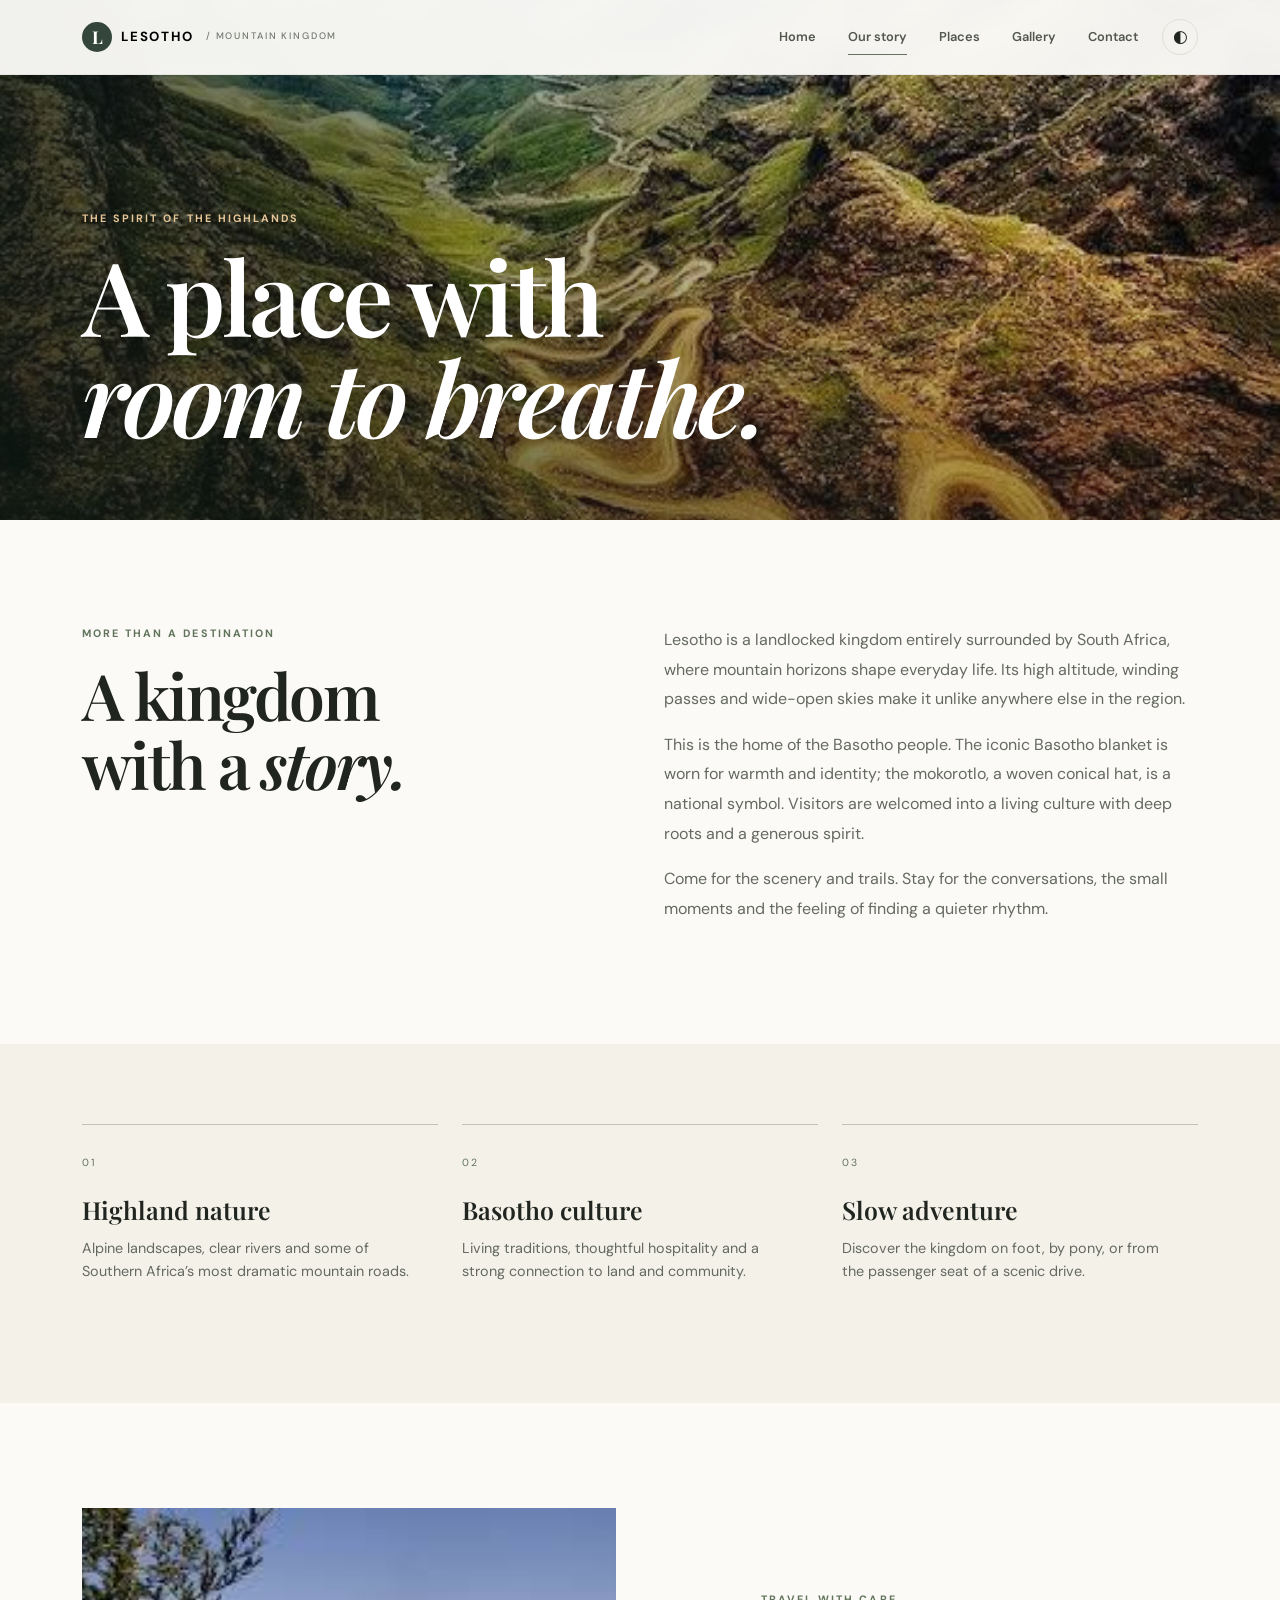
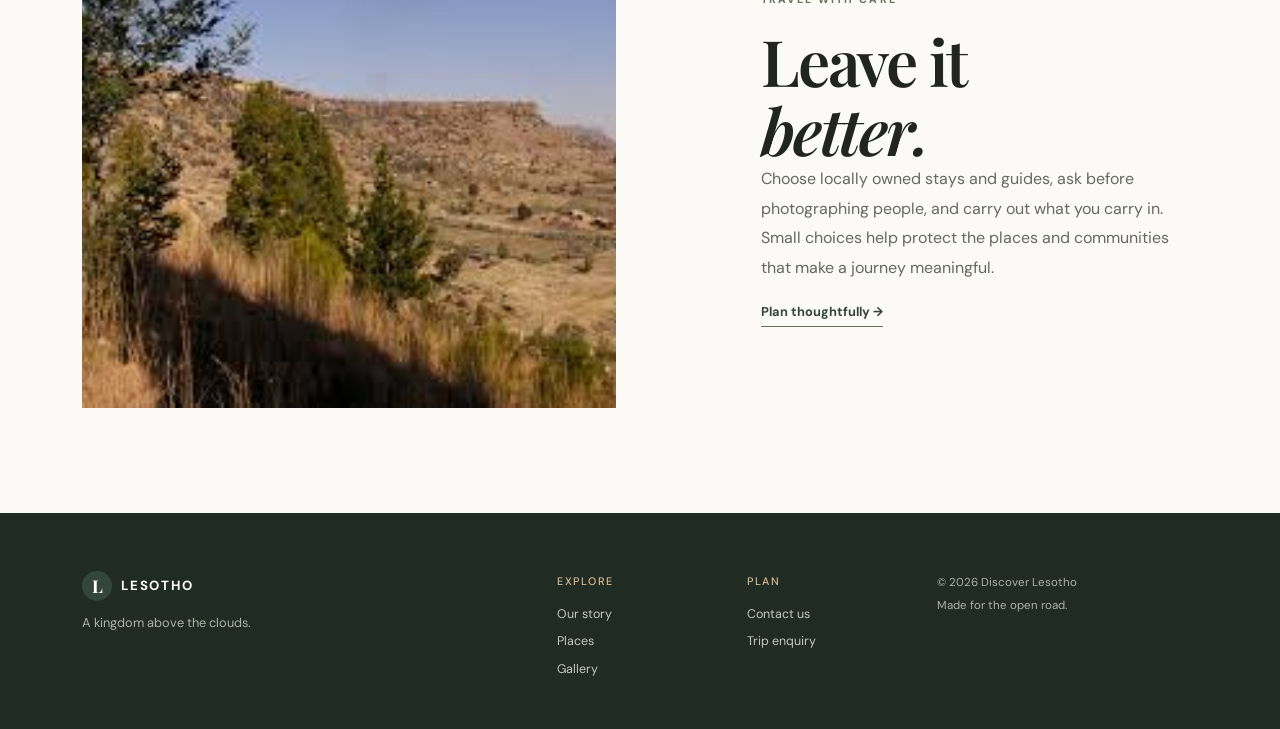
==== about.html @ b7949387 "Build Lesotho tourism website" ====
<!DOCTYPE html><html lang="en"><head><meta charset="utf-8"><meta name="viewport" content="width=device-width, initial-scale=1"><meta name="description" content="Learn about Lesotho, the Mountain Kingdom, its Basotho culture and highland landscape."><title>Our Story | Discover Lesotho</title><link rel="preconnect" href="https://fonts.googleapis.com"><link rel="preconnect" href="https://fonts.gstatic.com" crossorigin><link href="https://fonts.googleapis.com/css2?family=DM+Sans:wght@400;500;600;700&family=Playfair+Display:wght@600;700&display=swap" rel="stylesheet"><link href="https://cdn.jsdelivr.net/npm/bootstrap@5.3.3/dist/css/bootstrap.min.css" rel="stylesheet"><link href="assets/css/styles.css" rel="stylesheet"></head><body><a class="skip-link" href="#main">Skip to content</a><header>
  <nav class="navbar navbar-expand-lg fixed-top site-nav" aria-label="Main navigation"><div class="container"><a class="navbar-brand" href="index.html"><span class="brand-mark">L</span> LESOTHO<span class="brand-light"> / MOUNTAIN KINGDOM</span></a><button class="navbar-toggler" type="button" data-bs-toggle="collapse" data-bs-target="#navMenu" aria-controls="navMenu" aria-expanded="false" aria-label="Toggle navigation"><span class="navbar-toggler-icon"></span></button><div class="collapse navbar-collapse" id="navMenu"><ul class="navbar-nav ms-auto align-items-lg-center gap-lg-3"><li class="nav-item"><a class="nav-link" href="index.html">Home</a></li><li class="nav-item"><a class="nav-link active" href="about.html">Our story</a></li><li class="nav-item"><a class="nav-link" href="destinations.html">Places</a></li><li class="nav-item"><a class="nav-link" href="gallery.html">Gallery</a></li><li class="nav-item"><a class="nav-link" href="contact.html">Contact</a></li><li class="nav-item"><button class="theme-toggle" type="button" aria-label="Switch to dark mode">◐</button></li></ul></div></div></nav>
</header><main id="main"><section class="page-hero about-hero"><div class="hero-shade"></div><div class="container page-hero-content"><p class="eyebrow">The spirit of the highlands</p><h1>A place with<br><em>room to breathe.</em></h1></div></section><section class="section-pad"><div class="container"><div class="row g-5"><div class="col-lg-5"><p class="eyebrow eyebrow-dark">More than a destination</p><h2 class="display-title">A kingdom<br>with a <em>story.</em></h2></div><div class="col-lg-6 ms-lg-auto body-copy"><p>Lesotho is a landlocked kingdom entirely surrounded by South Africa, where mountain horizons shape everyday life. Its high altitude, winding passes and wide-open skies make it unlike anywhere else in the region.</p><p>This is the home of the Basotho people. The iconic Basotho blanket is worn for warmth and identity; the mokorotlo, a woven conical hat, is a national symbol. Visitors are welcomed into a living culture with deep roots and a generous spirit.</p><p>Come for the scenery and trails. Stay for the conversations, the small moments and the feeling of finding a quieter rhythm.</p></div></div></div></section><section class="values-band"><div class="container"><div class="row g-4"><div class="col-md-4"><article class="value-card"><span>01</span><h3>Highland nature</h3><p>Alpine landscapes, clear rivers and some of Southern Africa’s most dramatic mountain roads.</p></article></div><div class="col-md-4"><article class="value-card"><span>02</span><h3>Basotho culture</h3><p>Living traditions, thoughtful hospitality and a strong connection to land and community.</p></article></div><div class="col-md-4"><article class="value-card"><span>03</span><h3>Slow adventure</h3><p>Discover the kingdom on foot, by pony, or from the passenger seat of a scenic drive.</p></article></div></div></div></section><section class="section-pad"><div class="container"><div class="row align-items-center g-5"><div class="col-lg-6"><img class="journal-image" src="assets/thaba%20bosiu.jfif" alt="The landscape around Thaba Bosiu"></div><div class="col-lg-5 ms-lg-auto"><p class="eyebrow eyebrow-dark">Travel with care</p><h2 class="display-title">Leave it<br><em>better.</em></h2><p class="body-copy">Choose locally owned stays and guides, ask before photographing people, and carry out what you carry in. Small choices help protect the places and communities that make a journey meaningful.</p><a class="text-link" href="contact.html">Plan thoughtfully →</a></div></div></div></section></main><footer class="site-footer"><div class="container"><div class="row gy-4"><div class="col-md-5"><a class="navbar-brand footer-brand" href="index.html"><span class="brand-mark">L</span> LESOTHO</a><p class="footer-tag">A kingdom above the clouds.</p></div><div class="col-6 col-md-2"><h2>Explore</h2><a href="about.html">Our story</a><a href="destinations.html">Places</a><a href="gallery.html">Gallery</a></div><div class="col-6 col-md-2"><h2>Plan</h2><a href="contact.html">Contact us</a><a href="contact.html#booking">Trip enquiry</a></div><div class="col-md-3 footer-bottom">© <span data-year></span> Discover Lesotho<br>Made for the open road.</div></div></div></footer><script src="https://cdn.jsdelivr.net/npm/bootstrap@5.3.3/dist/js/bootstrap.bundle.min.js"></script><script src="assets/js/main.js"></script></body></html>
---- assets/css/styles.css ----
:root{--ink:#20251f;--forest:#34463c;--moss:#61745b;--sand:#e7bb83;--cream:#f4f1e9;--paper:#fbfaf7;--muted:#747971;--line:#dedfd8;--serif:'Playfair Display',Georgia,serif;--sans:'DM Sans',Arial,sans-serif}*{box-sizing:border-box}html{scroll-behavior:smooth}body{margin:0;background:var(--paper);color:var(--ink);font-family:var(--sans);font-size:16px;line-height:1.65;transition:background .25s,color .25s}a{color:inherit}.skip-link{position:absolute;top:-50px;left:1rem;z-index:2000;padding:.6rem 1rem;background:var(--sand);color:var(--ink)}.skip-link:focus{top:1rem}.site-nav{padding:1.05rem 0;background:rgba(251,250,247,.96);backdrop-filter:blur(10px);border-bottom:1px solid rgba(30,40,30,.06)}.navbar-brand{font-size:.83rem;font-weight:700;letter-spacing:.14em;display:flex;align-items:center;gap:.55rem}.brand-mark{display:inline-grid;place-items:center;width:30px;height:30px;background:var(--forest);color:#fff;border-radius:50%;font-family:var(--serif);font-size:1.1rem;letter-spacing:0}.brand-light{font-size:.59rem;font-weight:500;color:var(--muted);margin-left:.2rem}.nav-link{font-size:.8rem;font-weight:600;color:#51574f!important;position:relative}.nav-link:after{content:'';position:absolute;bottom:0;left:.5rem;right:.5rem;height:1px;background:var(--moss);transform:scaleX(0);transition:transform .2s}.nav-link:hover:after,.nav-link.active:after{transform:scaleX(1)}.theme-toggle{border:1px solid var(--line);border-radius:50%;width:36px;height:36px;background:transparent;color:var(--ink);font-size:1.05rem}.navbar-toggler{border:0}.navbar-toggler:focus{box-shadow:0 0 0 .15rem var(--sand)}.hero,.page-hero{position:relative;color:white;background-position:center;background-size:cover;background-color:#52645b}.hero-home{height:min(790px,94vh);min-height:620px;background-image:url('../sehlabathebe.jfif')}.hero-shade{position:absolute;inset:0;background:linear-gradient(90deg,rgba(13,25,19,.72),rgba(18,30,22,.12) 75%),linear-gradient(0deg,rgba(12,25,19,.3),transparent 50%)}.hero-content{position:relative;z-index:1;padding-top:195px}.eyebrow{text-transform:uppercase;letter-spacing:.19em;font-size:.67rem;font-weight:700;color:#e7c798;margin:0 0 1.1rem}.eyebrow-dark{color:var(--moss)}h1,h2,h3,p{margin-top:0}.hero h1,.page-hero h1{font-family:var(--serif);font-size:clamp(3.5rem,8vw,7.5rem);line-height:.98;font-weight:600;letter-spacing:-.04em;margin-bottom:1.4rem}.hero h1 em,.page-hero h1 em,.display-title em,.quote-band em,.newsletter em{font-weight:600}.hero-copy{max-width:410px;font-size:1.02rem;color:#f0eee7;margin-bottom:2rem}.btn-sand{background:var(--sand);border:1px solid var(--sand);border-radius:0;padding:.85rem 1.25rem;color:#20251f;font-size:.8rem;font-weight:700;letter-spacing:.02em}.btn-sand:hover{background:#f0ca99;border-color:#f0ca99;color:#20251f;transform:translateY(-2px)}.hero-note{position:absolute;top:470px;left:calc(50% + 180px);font-size:.62rem;letter-spacing:.17em;color:#e8e8df}.note-line{display:inline-block;width:36px;height:1px;background:var(--sand);vertical-align:middle;margin-right:.7rem}.hero-caption{position:absolute;right:3.5%;bottom:2.4rem;font-size:.58rem;letter-spacing:.2em;color:#f2eee6}.section-pad{padding:105px 0}.intro-section{background:var(--cream)}.display-title{font-family:var(--serif);font-weight:600;font-size:clamp(2.7rem,5vw,4.5rem);line-height:1.08;letter-spacing:-.035em;margin:0}.intro-copy,.body-copy{color:#646961;font-size:1rem;line-height:1.85}.intro-copy{max-width:550px;margin-bottom:1.4rem}.text-link{font-size:.8rem;font-weight:700;text-decoration:none;border-bottom:1px solid var(--moss);padding-bottom:.35rem;color:var(--forest)}.text-link span{margin-left:.55rem;transition:margin .2s}.text-link:hover span{margin-left:1rem}.feature-band{display:grid;grid-template-columns:1.15fr .85fr;min-height:560px;background:var(--forest);color:white}.feature-image{background:url('../sehlabathebe.jfif') center/cover}.feature-copy{padding:85px clamp(40px,8vw,130px);align-self:center}.feature-copy h2,.newsletter h2{font-family:var(--serif);font-size:clamp(2.9rem,5vw,4.5rem);line-height:1.08;margin-bottom:1.25rem}.feature-copy>p:not(.eyebrow){max-width:360px;color:#d4d9d2;margin-bottom:2rem}.btn-outline-light{border-radius:0;font-size:.78rem;padding:.8rem 1.2rem}.destinations-preview{background:var(--paper)}.section-heading{display:flex;align-items:end;justify-content:space-between;gap:2rem}.place-card{position:relative;overflow:hidden;height:420px;background:#66786b}.place-card a{display:block;height:100%;color:white}.place-card img{width:100%;height:100%;object-fit:cover;transition:transform .6s}.place-card:hover img{transform:scale(1.05)}.place-card:after{content:'';position:absolute;inset:30% 0 0;background:linear-gradient(transparent,rgba(10,20,15,.78));pointer-events:none}.place-overlay{position:absolute;z-index:1;bottom:26px;left:28px;right:28px}.place-number{font-size:.6rem;letter-spacing:.16em;color:#e6c08e}.place-overlay h3{font:600 2rem var(--serif);margin:.3rem 0}.place-arrow{position:absolute;right:0;bottom:10px;font-size:1.2rem}.quote-band{padding:95px 0;background:var(--forest);color:#fff}.quote-band blockquote{font:500 clamp(2rem,4vw,3.7rem)/1.2 var(--serif);max-width:850px;margin:0 auto 2rem}.quote-band .eyebrow{margin-bottom:1.4rem}.journal-image{width:100%;height:500px;object-fit:cover}.journal-section .body-copy{margin:1.5rem 0}.newsletter{background:#45584b;color:white}.newsletter .eyebrow{color:#e6c08e}.newsletter-form .form-control{border-radius:0;padding:.9rem 1rem;background:transparent;border:1px solid #9aa59b;color:#fff}.newsletter-form .form-control::placeholder{color:#c4cbc4}.newsletter-form small{display:block;color:#c6cec6;margin-top:.8rem;font-size:.7rem}.form-feedback{color:#f2cf9e;margin-top:.45rem;font-size:.8rem}.site-footer{padding:58px 0 42px;background:#202b24;color:#fff}.footer-brand{color:white!important}.footer-tag{color:#aab3aa;font-size:.8rem;margin-top:.7rem}.site-footer h2{font-size:.68rem;text-transform:uppercase;letter-spacing:.16em;color:#d8bb91;margin:.25rem 0 1rem}.site-footer a:not(.navbar-brand){display:block;text-decoration:none;color:#c1c9c1;font-size:.78rem;margin:.45rem 0}.site-footer a:hover{color:#fff}.footer-bottom{color:#aab3aa;font-size:.72rem;line-height:2}.page-hero{height:520px;display:flex;align-items:end;padding-bottom:74px}.page-hero-content{position:relative;z-index:1}.page-hero h1{font-size:clamp(3.8rem,8vw,6.5rem);margin:0}.about-hero{background-image:url('../sani_pass.jfif')}.places-hero{background-image:url('../sehlabathebe.jfif')}.gallery-hero{background-image:url('../katse.jpg')}.contact-hero{background-image:url('../sehlabathebe.jfif')}.values-band{padding:80px 0;background:var(--cream)}.value-card{border-top:1px solid #bfc5ba;padding:1.4rem 0}.value-card>span{font-size:.65rem;color:var(--moss);letter-spacing:.15em}.value-card h3{font:600 1.55rem var(--serif);margin:1.2rem 0 .65rem}.value-card p{color:#646961;font-size:.9rem;max-width:330px}.heading-copy{max-width:330px;margin:0 0 .3rem}.filter-tools{display:flex;justify-content:space-between;align-items:center;gap:1rem;margin:2.8rem 0 1.6rem;flex-wrap:wrap}.search-input{max-width:260px;border-radius:0;border:1px solid var(--line);padding:.7rem .9rem;background:transparent}.filter-buttons{display:flex;gap:.4rem;flex-wrap:wrap}.filter-btn{background:transparent;border:1px solid var(--line);padding:.55rem .9rem;font-size:.72rem;color:var(--ink)}.filter-btn:hover,.filter-btn.active{background:var(--forest);border-color:var(--forest);color:#fff}.destination-card{background:var(--cream);height:100%;transition:transform .2s}.destination-card:hover{transform:translateY(-4px)}.destination-card img{height:280px;width:100%;object-fit:cover}.destination-info{padding:1.5rem 1.6rem 1.8rem}.destination-info .eyebrow{font-size:.58rem;margin-bottom:.5rem}.destination-info h3{font:600 1.65rem var(--serif)}.destination-info p{font-size:.85rem;color:#656c63;line-height:1.7}.tag{display:inline-block;border:1px solid #c9cec5;padding:.25rem .55rem;font-size:.63rem;margin-right:.3rem;color:#52604f}.empty-state{padding:2rem 0;color:var(--muted)}.faq-band{padding:95px 0;background:var(--forest);color:white}.faq-band .display-title{font-size:3.4rem}.travel-accordion{border-top:1px solid #829086}.travel-accordion .accordion-item{background:transparent;border-color:#829086;color:white}.travel-accordion .accordion-button{background:transparent;color:white;box-shadow:none;padding:1.2rem 0;font-weight:600}.travel-accordion .accordion-button:after{filter:invert(1)}.travel-accordion .accordion-body{padding:0 2rem 1.3rem 0;color:#d4d9d2;font-size:.88rem}.gallery-grid{display:grid;grid-template-columns:repeat(3,1fr);grid-auto-rows:260px;gap:14px;margin-top:2.8rem}.gallery-tile{position:relative;padding:0;border:0;overflow:hidden;background:#556459;text-align:left;color:#fff}.gallery-tile img{width:100%;height:100%;object-fit:cover;transition:transform .5s}.gallery-tile:hover img{transform:scale(1.05)}.gallery-tile:after{content:'';position:absolute;inset:50% 0 0;background:linear-gradient(transparent,rgba(10,20,15,.7))}.gallery-tile span{position:absolute;z-index:1;left:1rem;bottom:.9rem;font-size:.75rem;font-weight:600}.tile-tall{grid-row:span 2}.tile-wide{grid-column:span 2}.gallery-modal .modal-content{background:#1e2821;color:white;border:0;border-radius:0}.gallery-modal .modal-header{border:0}.gallery-modal .modal-title{font:600 1.2rem var(--serif)}.gallery-modal .modal-body{padding:0 4rem 1rem;text-align:center}.gallery-modal img{max-height:72vh;max-width:100%;object-fit:contain}.gallery-modal #lightboxCaption{margin:.8rem 0 0;color:#d9dfd8;font-size:.82rem}.lightbox-arrow{position:absolute;top:45%;border:1px solid #849087;border-radius:50%;width:40px;height:40px;background:transparent;color:white;font-size:1.2rem}.lightbox-arrow.prev{left:1rem}.lightbox-arrow.next{right:1rem}.contact-detail{border-top:1px solid var(--line);padding:1.2rem 0;margin-top:1rem}.contact-detail span{display:block;font-size:.6rem;letter-spacing:.15em;color:var(--moss);font-weight:700;margin-bottom:.35rem}.contact-detail a,.contact-detail p{font-size:.84rem;margin:0;text-decoration:none}.form-panel{background:var(--cream);padding:2rem 2.3rem}.form-tabs{display:flex;gap:1.5rem;border-bottom:1px solid #cdd1c9;margin-bottom:1.7rem}.form-tab{background:transparent;border:0;padding:0 0 .7rem;color:#757b73;font-size:.82rem;font-weight:600;border-bottom:2px solid transparent}.form-tab.active{color:var(--forest);border-color:var(--forest)}.form-label{font-size:.75rem;font-weight:600}.form-control,.form-select{border-radius:0;border-color:#cdd1c9;background:var(--paper);padding:.7rem .8rem;font-size:.82rem}.form-control:focus,.form-select:focus{border-color:var(--moss);box-shadow:0 0 0 .15rem rgba(97,116,91,.16)}.btn-dark-custom{background:var(--forest);color:white;border-radius:0;padding:.8rem 1.2rem;font-size:.8rem;font-weight:600}.btn-dark-custom:hover{background:#23362b;color:white}.btn-dark-custom span{margin-left:.8rem}.form-status{margin:.8rem 0 0;font-size:.82rem;color:var(--moss);font-weight:600}.form-status.error{color:#a54636}.dark-mode{--paper:#202923;--cream:#29352d;--ink:#ecede8;--muted:#bec6bc;--line:#465349}.dark-mode .site-nav{background:rgba(32,41,35,.96)}.dark-mode .nav-link{color:#e2e8df!important}.dark-mode .theme-toggle{color:#fff}.dark-mode .intro-copy,.dark-mode .body-copy,.dark-mode .value-card p,.dark-mode .destination-info p{color:#c4ccc3}.dark-mode .destination-card{background:#29352d}.dark-mode .filter-btn{color:#e8ece7;border-color:#536056}.dark-mode .filter-btn.active,.dark-mode .filter-btn:hover{background:#a5b59f;color:#202923}.dark-mode .search-input,.dark-mode .form-control,.dark-mode .form-select{color:#edf0e9;background:#202923;border-color:#536056}.dark-mode .form-control::placeholder{color:#9ca89c}.dark-mode .form-tabs{border-color:#536056}.dark-mode .form-tab{color:#bfc8bd}.dark-mode .form-tab.active{color:#eff2ed;border-color:#c3d0bd}.dark-mode .form-label{color:#e7ece6}.dark-mode .tag{color:#d5e0d2;border-color:#657467}.dark-mode .text-link{color:#d3dfcd;border-color:#9fb392}.dark-mode .brand-light{color:#c2c9c1}
@media(max-width:991.98px){.brand-light{display:none}.site-nav .navbar-collapse{padding:.7rem 0}.nav-link{padding:.65rem .5rem}.theme-toggle{margin:.4rem}.hero-content{padding-top:185px}.hero-note{display:none}.feature-copy{padding:60px 45px}.section-pad{padding:80px 0}.form-panel{padding:1.7rem}.page-hero{height:470px}}@media(max-width:767.98px){.hero-home{height:740px;min-height:680px;background-position:58% center}.hero-content{padding-top:190px}.hero h1{font-size:4.4rem}.hero-copy{max-width:335px}.hero-caption{right:1.2rem;bottom:1.3rem}.section-pad{padding:68px 0}.intro-section .display-title{margin-bottom:.3rem}.feature-band{grid-template-columns:1fr}.feature-image{height:310px}.feature-copy{padding:52px 28px 60px}.feature-copy h2,.newsletter h2{font-size:3.5rem}.place-card{height:380px}.quote-band{padding:75px 1rem}.journal-image{height:360px}.journal-section .display-title{font-size:3.3rem}.newsletter .input-group{display:flex;flex-direction:column;gap:.7rem}.newsletter .input-group>*{width:100%;border-radius:0!important}.site-footer{padding:45px 0 30px}.page-hero{height:450px;padding-bottom:55px}.page-hero h1{font-size:4.1rem}.values-band{padding:55px 0}.value-card h3{margin-top:.7rem}.section-heading{align-items:start;flex-direction:column}.heading-copy{max-width:500px}.filter-tools{margin-top:2rem}.search-input{max-width:none;width:100%}.destination-card img{height:235px}.faq-band{padding:70px 0}.faq-band .display-title{font-size:3rem}.gallery-grid{grid-template-columns:repeat(2,1fr);grid-auto-rows:190px;gap:9px}.tile-tall{grid-row:span 2}.tile-wide{grid-column:span 2}.gallery-modal .modal-body{padding:0 2.8rem 1rem}.lightbox-arrow.prev{left:.25rem}.lightbox-arrow.next{right:.25rem}.form-panel{padding:1.4rem 1.1rem}.contact-detail{margin-top:.6rem}}@media(max-width:420px){.hero h1{font-size:3.8rem}.page-hero h1{font-size:3.55rem}.display-title{font-size:2.7rem}.gallery-grid{grid-auto-rows:150px}.gallery-tile span{font-size:.65rem}}



.service-card{height:100%;display:flex;gap:1.4rem;padding:2rem;background:var(--cream);border-top:2px solid var(--moss)}.service-icon{flex:0 0 48px;height:48px;display:grid;place-items:center;border-radius:50%;background:var(--forest);color:white;font:1.5rem var(--serif)}.service-card h3{font:600 1.6rem var(--serif);margin:.4rem 0}.service-card p{font-size:.87rem;color:#646961;line-height:1.7;margin-bottom:1rem}.travel-note{display:flex;gap:1rem;align-items:baseline;margin-top:2rem;padding:1.1rem 1.3rem;background:rgba(97,116,91,.1);font-size:.8rem;color:var(--ink)}.travel-note strong{white-space:nowrap;color:var(--moss)}.dark-mode .service-card p{color:#c4ccc3}@media(max-width:575px){.service-card{padding:1.4rem;gap:1rem}.travel-note{display:block}.travel-note strong{display:block;margin-bottom:.3rem}}
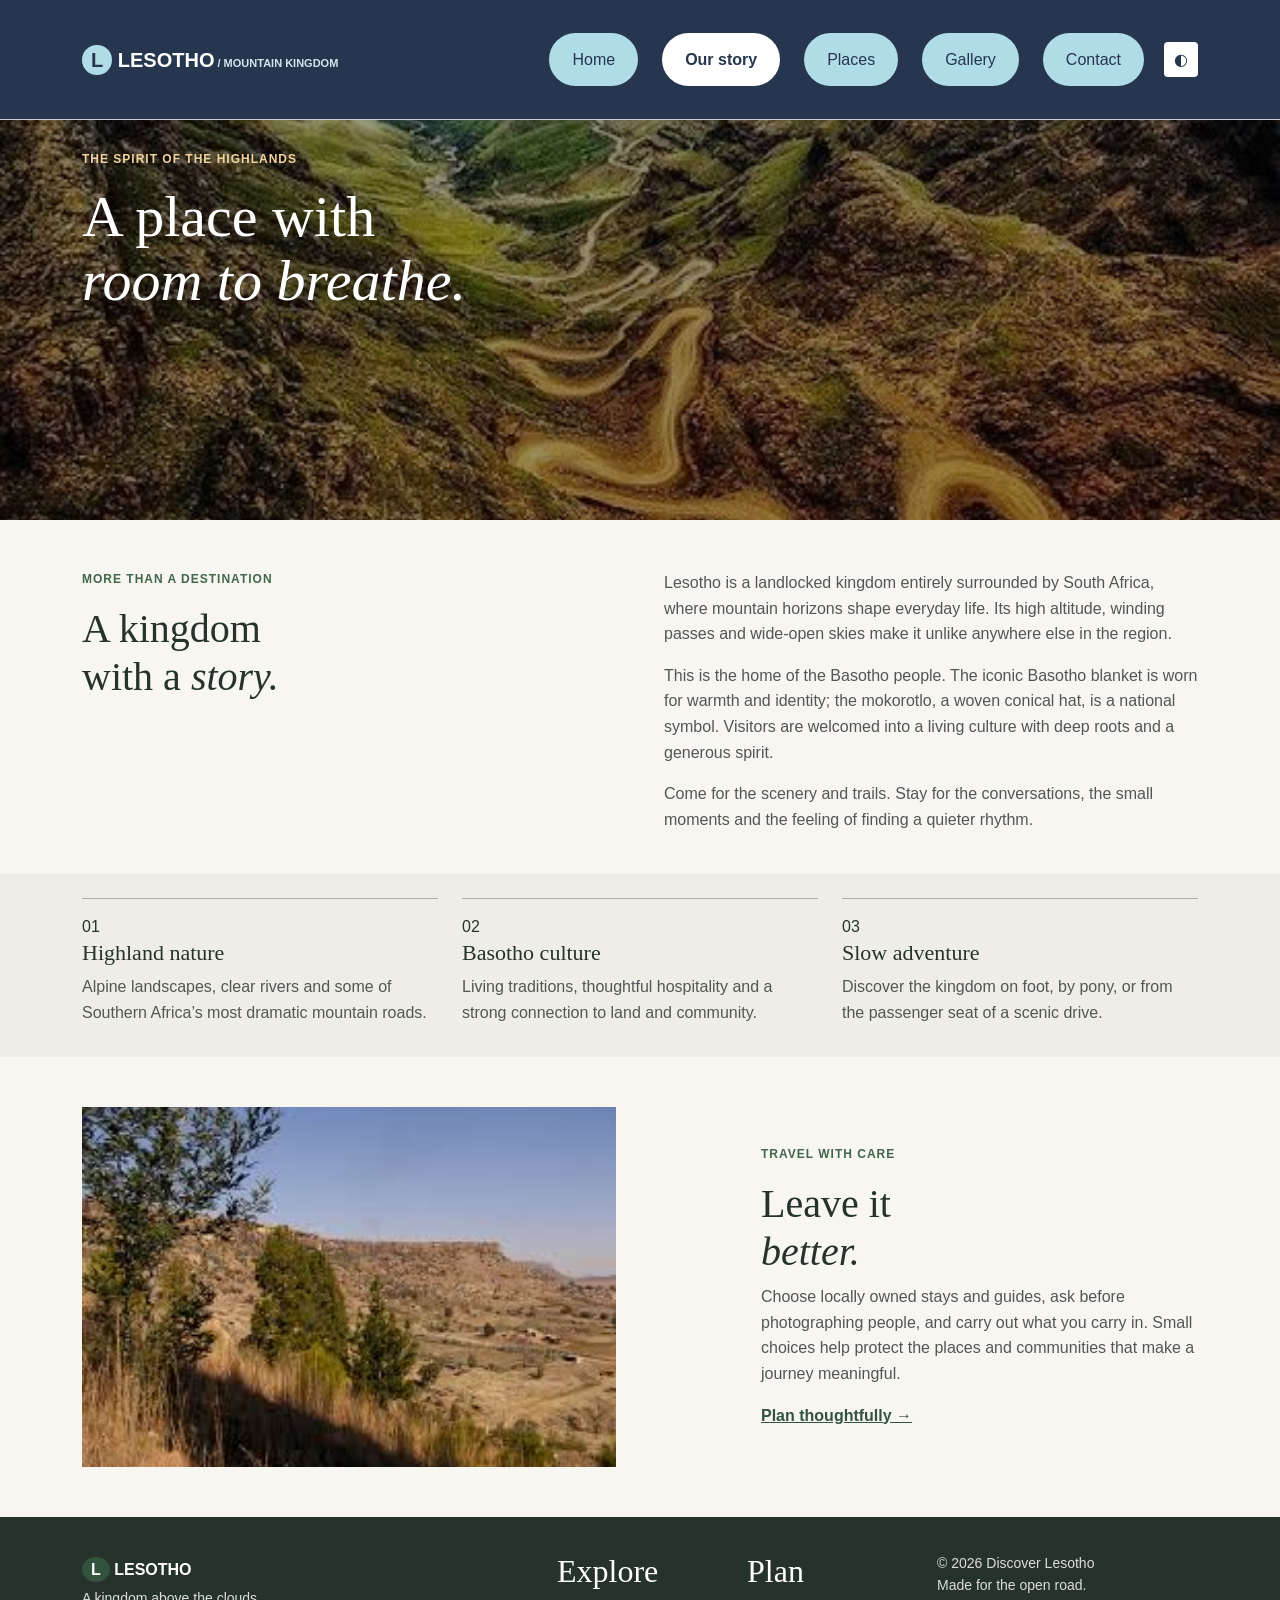
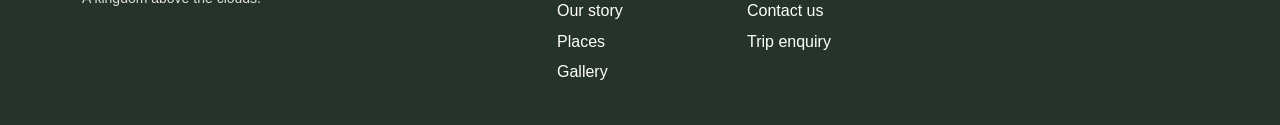
==== commit 765b4e73: "Simplify site and refresh blue navigation design" ====
--- a/about.html
+++ b/about.html
@@ -1,4 +1,4 @@
-<!DOCTYPE html><html lang="en"><head><meta charset="utf-8"><meta name="viewport" content="width=device-width, initial-scale=1"><meta name="description" content="Learn about Lesotho, the Mountain Kingdom, its Basotho culture and highland landscape."><title>Our Story | Discover Lesotho</title><link rel="preconnect" href="https://fonts.googleapis.com"><link rel="preconnect" href="https://fonts.gstatic.com" crossorigin><link href="https://fonts.googleapis.com/css2?family=DM+Sans:wght@400;500;600;700&family=Playfair+Display:wght@600;700&display=swap" rel="stylesheet"><link href="https://cdn.jsdelivr.net/npm/bootstrap@5.3.3/dist/css/bootstrap.min.css" rel="stylesheet"><link href="assets/css/styles.css" rel="stylesheet"></head><body><a class="skip-link" href="#main">Skip to content</a><header>
+<!DOCTYPE html><html lang="en"><head><meta charset="utf-8"><meta name="viewport" content="width=device-width, initial-scale=1"><meta name="description" content="Learn about Lesotho, the Mountain Kingdom, its Basotho culture and highland landscape."><title>Our Story | Discover Lesotho</title><link href="https://cdn.jsdelivr.net/npm/bootstrap@5.3.3/dist/css/bootstrap.min.css" rel="stylesheet"><link href="assets/css/basic.css" rel="stylesheet"></head><body><a class="skip-link" href="#main">Skip to content</a><header>
   <nav class="navbar navbar-expand-lg fixed-top site-nav" aria-label="Main navigation"><div class="container"><a class="navbar-brand" href="index.html"><span class="brand-mark">L</span> LESOTHO<span class="brand-light"> / MOUNTAIN KINGDOM</span></a><button class="navbar-toggler" type="button" data-bs-toggle="collapse" data-bs-target="#navMenu" aria-controls="navMenu" aria-expanded="false" aria-label="Toggle navigation"><span class="navbar-toggler-icon"></span></button><div class="collapse navbar-collapse" id="navMenu"><ul class="navbar-nav ms-auto align-items-lg-center gap-lg-3"><li class="nav-item"><a class="nav-link" href="index.html">Home</a></li><li class="nav-item"><a class="nav-link active" href="about.html">Our story</a></li><li class="nav-item"><a class="nav-link" href="destinations.html">Places</a></li><li class="nav-item"><a class="nav-link" href="gallery.html">Gallery</a></li><li class="nav-item"><a class="nav-link" href="contact.html">Contact</a></li><li class="nav-item"><button class="theme-toggle" type="button" aria-label="Switch to dark mode">◐</button></li></ul></div></div></nav>
 </header><main id="main"><section class="page-hero about-hero"><div class="hero-shade"></div><div class="container page-hero-content"><p class="eyebrow">The spirit of the highlands</p><h1>A place with<br><em>room to breathe.</em></h1></div></section><section class="section-pad"><div class="container"><div class="row g-5"><div class="col-lg-5"><p class="eyebrow eyebrow-dark">More than a destination</p><h2 class="display-title">A kingdom<br>with a <em>story.</em></h2></div><div class="col-lg-6 ms-lg-auto body-copy"><p>Lesotho is a landlocked kingdom entirely surrounded by South Africa, where mountain horizons shape everyday life. Its high altitude, winding passes and wide-open skies make it unlike anywhere else in the region.</p><p>This is the home of the Basotho people. The iconic Basotho blanket is worn for warmth and identity; the mokorotlo, a woven conical hat, is a national symbol. Visitors are welcomed into a living culture with deep roots and a generous spirit.</p><p>Come for the scenery and trails. Stay for the conversations, the small moments and the feeling of finding a quieter rhythm.</p></div></div></div></section><section class="values-band"><div class="container"><div class="row g-4"><div class="col-md-4"><article class="value-card"><span>01</span><h3>Highland nature</h3><p>Alpine landscapes, clear rivers and some of Southern Africa’s most dramatic mountain roads.</p></article></div><div class="col-md-4"><article class="value-card"><span>02</span><h3>Basotho culture</h3><p>Living traditions, thoughtful hospitality and a strong connection to land and community.</p></article></div><div class="col-md-4"><article class="value-card"><span>03</span><h3>Slow adventure</h3><p>Discover the kingdom on foot, by pony, or from the passenger seat of a scenic drive.</p></article></div></div></div></section><section class="section-pad"><div class="container"><div class="row align-items-center g-5"><div class="col-lg-6"><img class="journal-image" src="assets/thaba%20bosiu.jfif" alt="The landscape around Thaba Bosiu"></div><div class="col-lg-5 ms-lg-auto"><p class="eyebrow eyebrow-dark">Travel with care</p><h2 class="display-title">Leave it<br><em>better.</em></h2><p class="body-copy">Choose locally owned stays and guides, ask before photographing people, and carry out what you carry in. Small choices help protect the places and communities that make a journey meaningful.</p><a class="text-link" href="contact.html">Plan thoughtfully →</a></div></div></div></section></main><footer class="site-footer"><div class="container"><div class="row gy-4"><div class="col-md-5"><a class="navbar-brand footer-brand" href="index.html"><span class="brand-mark">L</span> LESOTHO</a><p class="footer-tag">A kingdom above the clouds.</p></div><div class="col-6 col-md-2"><h2>Explore</h2><a href="about.html">Our story</a><a href="destinations.html">Places</a><a href="gallery.html">Gallery</a></div><div class="col-6 col-md-2"><h2>Plan</h2><a href="contact.html">Contact us</a><a href="contact.html#booking">Trip enquiry</a></div><div class="col-md-3 footer-bottom">© <span data-year></span> Discover Lesotho<br>Made for the open road.</div></div></div></footer><script src="https://cdn.jsdelivr.net/npm/bootstrap@5.3.3/dist/js/bootstrap.bundle.min.js"></script><script src="assets/js/main.js"></script></body></html>
 
@@ -7,3 +7,4 @@
 
 
 
+
--- a/assets/css/basic.css
+++ b/assets/css/basic.css
@@ -0,0 +1,185 @@
+/* Extra styles for the website. Bootstrap does most of the layout work. */
+
+body {
+  background-color: #f7f6f0;
+  color: #26332b;
+  font-family: Arial, sans-serif;
+  line-height: 1.6;
+}
+
+h1, h2, h3 { font-family: Georgia, serif; }
+img { max-width: 100%; }
+a { color: #34533e; }
+
+.skip-link { position: absolute; left: -1000px; top: 10px; padding: 10px; background: white; }
+.skip-link:focus { left: 10px; }
+.site-nav { background: white; border-bottom: 1px solid #ccc; }
+.navbar-brand { font-weight: bold; }
+.brand-mark { padding: 4px 9px; border-radius: 50%; background: #34533e; color: white; }
+.brand-light { color: #666; font-size: 11px; }
+.nav-link { color: #26332b !important; }
+.nav-link.active { font-weight: bold; text-decoration: underline; }
+.theme-toggle { padding: 5px 10px; background: white; border: 1px solid #888; }
+
+.hero, .page-hero { position: relative; color: white; background-position: center; background-size: cover; }
+.hero-home { min-height: 600px; background-image: url('../sehlabathebe.jfif'); }
+.about-hero { background-image: url('../sani_pass.jfif'); }
+.places-hero { background-image: url('../sehlabathebe.jfif'); }
+.gallery-hero { background-image: url('../katse.jpg'); }
+.contact-hero { background-image: url('../sehlabathebe.jfif'); }
+.hero-shade { position: absolute; top: 0; right: 0; bottom: 0; left: 0; background: rgba(0,0,0,.4); }
+.hero-content, .page-hero-content { position: relative; padding-top: 150px; }
+.page-hero { min-height: 400px; padding-bottom: 40px; }
+.hero h1, .page-hero h1 { font-size: 58px; line-height: 1.1; }
+.eyebrow { font-size: 12px; font-weight: bold; letter-spacing: 1px; text-transform: uppercase; }
+.eyebrow-dark { color: #42664b; }
+.hero .eyebrow, .page-hero .eyebrow { color: #f1d49c; }
+.hero-copy { max-width: 430px; }
+.hero-note, .hero-caption { display: none; }
+
+.section-pad { padding: 50px 0; }
+.intro-section, .values-band { background: #eeeee6; }
+.display-title { font-size: 40px; line-height: 1.2; }
+.intro-copy, .body-copy { color: #555; }
+.text-link { font-weight: bold; }
+.btn-sand, .btn-dark-custom { padding: 10px 16px; border-radius: 4px; font-weight: bold; }
+.btn-sand { color: #26332b; background: #e8c68e; }
+.btn-dark-custom { color: white; background: #34533e; }
+
+.feature-band { display: flex; background: #34533e; color: white; }
+.feature-image { width: 50%; min-height: 340px; background: url('../sehlabathebe.jfif') center/cover; }
+.feature-copy { width: 50%; padding: 35px; }
+.feature-copy h2, .newsletter h2 { font-size: 40px; }
+.section-heading { display: flex; justify-content: space-between; align-items: end; }
+.place-card { position: relative; height: 340px; overflow: hidden; }
+.place-card img { width: 100%; height: 100%; object-fit: cover; }
+.place-card a { color: white; }
+.place-overlay { position: absolute; right: 10px; bottom: 10px; left: 10px; padding: 10px; background: rgba(0,0,0,.6); }
+.place-number { font-size: 12px; }
+.quote-band, .faq-band { padding: 50px 0; background: #34533e; color: white; }
+.quote-band blockquote { max-width: 750px; margin: 20px auto; font: 30px Georgia, serif; }
+.journal-image { width: 100%; height: 360px; object-fit: cover; }
+.newsletter { background: #e8eadf; }
+.form-feedback { margin-top: 8px; color: #34533e; }
+.site-footer { padding: 35px 0; background: #26332b; color: white; }
+.site-footer a { display: block; margin: 5px 0; color: white; text-decoration: none; }
+.footer-tag, .footer-bottom { color: #ddd; font-size: 14px; }
+
+.value-card { padding: 15px 0; border-top: 1px solid #aaa; }
+.value-card h3, .destination-info h3, .service-card h3 { font-size: 22px; }
+.value-card p, .destination-info p, .service-card p { color: #555; }
+.filter-tools { display: flex; justify-content: space-between; gap: 10px; margin: 20px 0; }
+.search-input { max-width: 300px; }
+.filter-buttons { display: flex; gap: 5px; }
+.filter-btn { padding: 7px 12px; border: 1px solid #777; background: white; }
+.filter-btn.active { color: white; background: #34533e; }
+.destination-card, .form-panel, .service-card { height: 100%; padding: 18px; background: #eeeee6; }
+.destination-card { padding: 0; }
+.destination-card img { width: 100%; height: 220px; object-fit: cover; }
+.destination-info { padding: 16px; }
+.tag { display: inline-block; margin: 3px; padding: 3px 7px; border: 1px solid #aaa; font-size: 12px; }
+.travel-accordion .accordion-button { font-weight: bold; }
+.travel-note { margin-top: 20px; padding: 12px; background: #eeeee6; }
+
+.gallery-grid { display: grid; grid-template-columns: repeat(3, 1fr); gap: 10px; margin-top: 20px; }
+.gallery-tile { position: relative; height: 210px; padding: 0; border: 0; background: #34533e; color: white; }
+.gallery-tile img { width: 100%; height: 100%; object-fit: cover; }
+.gallery-tile span { position: absolute; bottom: 8px; left: 8px; padding: 4px; background: rgba(0,0,0,.6); }
+.gallery-modal .modal-content { background: #26332b; color: white; }
+.gallery-modal .modal-body { position: relative; text-align: center; }
+.gallery-modal img { max-width: 100%; max-height: 70vh; }
+.lightbox-arrow { position: absolute; top: 45%; padding: 8px 12px; background: #34533e; color: white; }
+.lightbox-arrow.prev { left: 8px; }
+.lightbox-arrow.next { right: 8px; }
+
+.form-tabs { display: flex; gap: 20px; margin-bottom: 20px; border-bottom: 1px solid #aaa; }
+.form-tab { padding: 8px 0; border: 0; background: none; }
+.form-tab.active { border-bottom: 2px solid #34533e; font-weight: bold; }
+.form-status { margin-top: 10px; color: #34533e; }
+.form-status.error { color: #a22; }
+.contact-detail { margin-top: 18px; padding-top: 12px; border-top: 1px solid #ccc; }
+.contact-detail span { display: block; font-weight: bold; }
+
+.dark-mode { background: #222b24; color: white; }
+.dark-mode .site-nav, .dark-mode .intro-section, .dark-mode .values-band,
+.dark-mode .destination-card, .dark-mode .form-panel, .dark-mode .service-card,
+.dark-mode .newsletter, .dark-mode .travel-note { background: #303c33; }
+.dark-mode .body-copy, .dark-mode .intro-copy, .dark-mode .destination-info p,
+.dark-mode .service-card p, .dark-mode .value-card p { color: #ddd; }
+.dark-mode .nav-link, .dark-mode .text-link, .dark-mode .eyebrow-dark { color: #b7d2b6 !important; }
+.dark-mode .form-control, .dark-mode .form-select { color: white; background: #222b24; }
+
+/* Blue navigation and large scenic banner, based on the reference layout. */
+.site-nav {
+  min-height: 120px;
+  padding: 18px 0;
+  background-color: #26364f;
+}
+
+.site-nav .navbar-brand {
+  color: white;
+}
+
+.site-nav .brand-mark {
+  background-color: #b0dce8;
+  color: #26364f;
+}
+
+.site-nav .brand-light {
+  color: #d5e4eb;
+}
+
+.site-nav .nav-link {
+  margin: 4px;
+  padding: 14px 23px !important;
+  border-radius: 40px;
+  background-color: #b0dce8;
+  color: #26364f !important;
+  text-align: center;
+}
+
+.site-nav .nav-link.active {
+  text-decoration: none;
+  background-color: white;
+}
+
+.site-nav .theme-toggle {
+  border: 0;
+  border-radius: 4px;
+  color: #26364f;
+}
+
+.hero-home {
+  min-height: 760px;
+  background-position: center 45%;
+}
+
+.page-hero {
+  min-height: 520px;
+}
+
+@media (max-width: 991px) {
+  .site-nav { min-height: 0; }
+  .site-nav .navbar-collapse { padding-top: 12px; }
+  .site-nav .nav-link { margin: 4px 0; }
+}
+
+@media (max-width: 768px) {
+  .hero-home { min-height: 560px; }
+  .page-hero { min-height: 400px; }
+}
+
+@media (max-width: 768px) {
+  .hero-home { min-height: 500px; }
+  .hero-content, .page-hero-content { padding-top: 120px; }
+  .hero h1, .page-hero h1 { font-size: 40px; }
+  .feature-band { display: block; }
+  .feature-image, .feature-copy { width: 100%; }
+  .feature-image { min-height: 230px; }
+  .feature-copy { padding: 22px; }
+  .section-heading, .filter-tools { display: block; }
+  .search-input { max-width: 100%; margin-bottom: 10px; }
+  .filter-buttons { flex-wrap: wrap; }
+  .gallery-grid { grid-template-columns: repeat(2, 1fr); }
+  .gallery-tile { height: 160px; }
+}
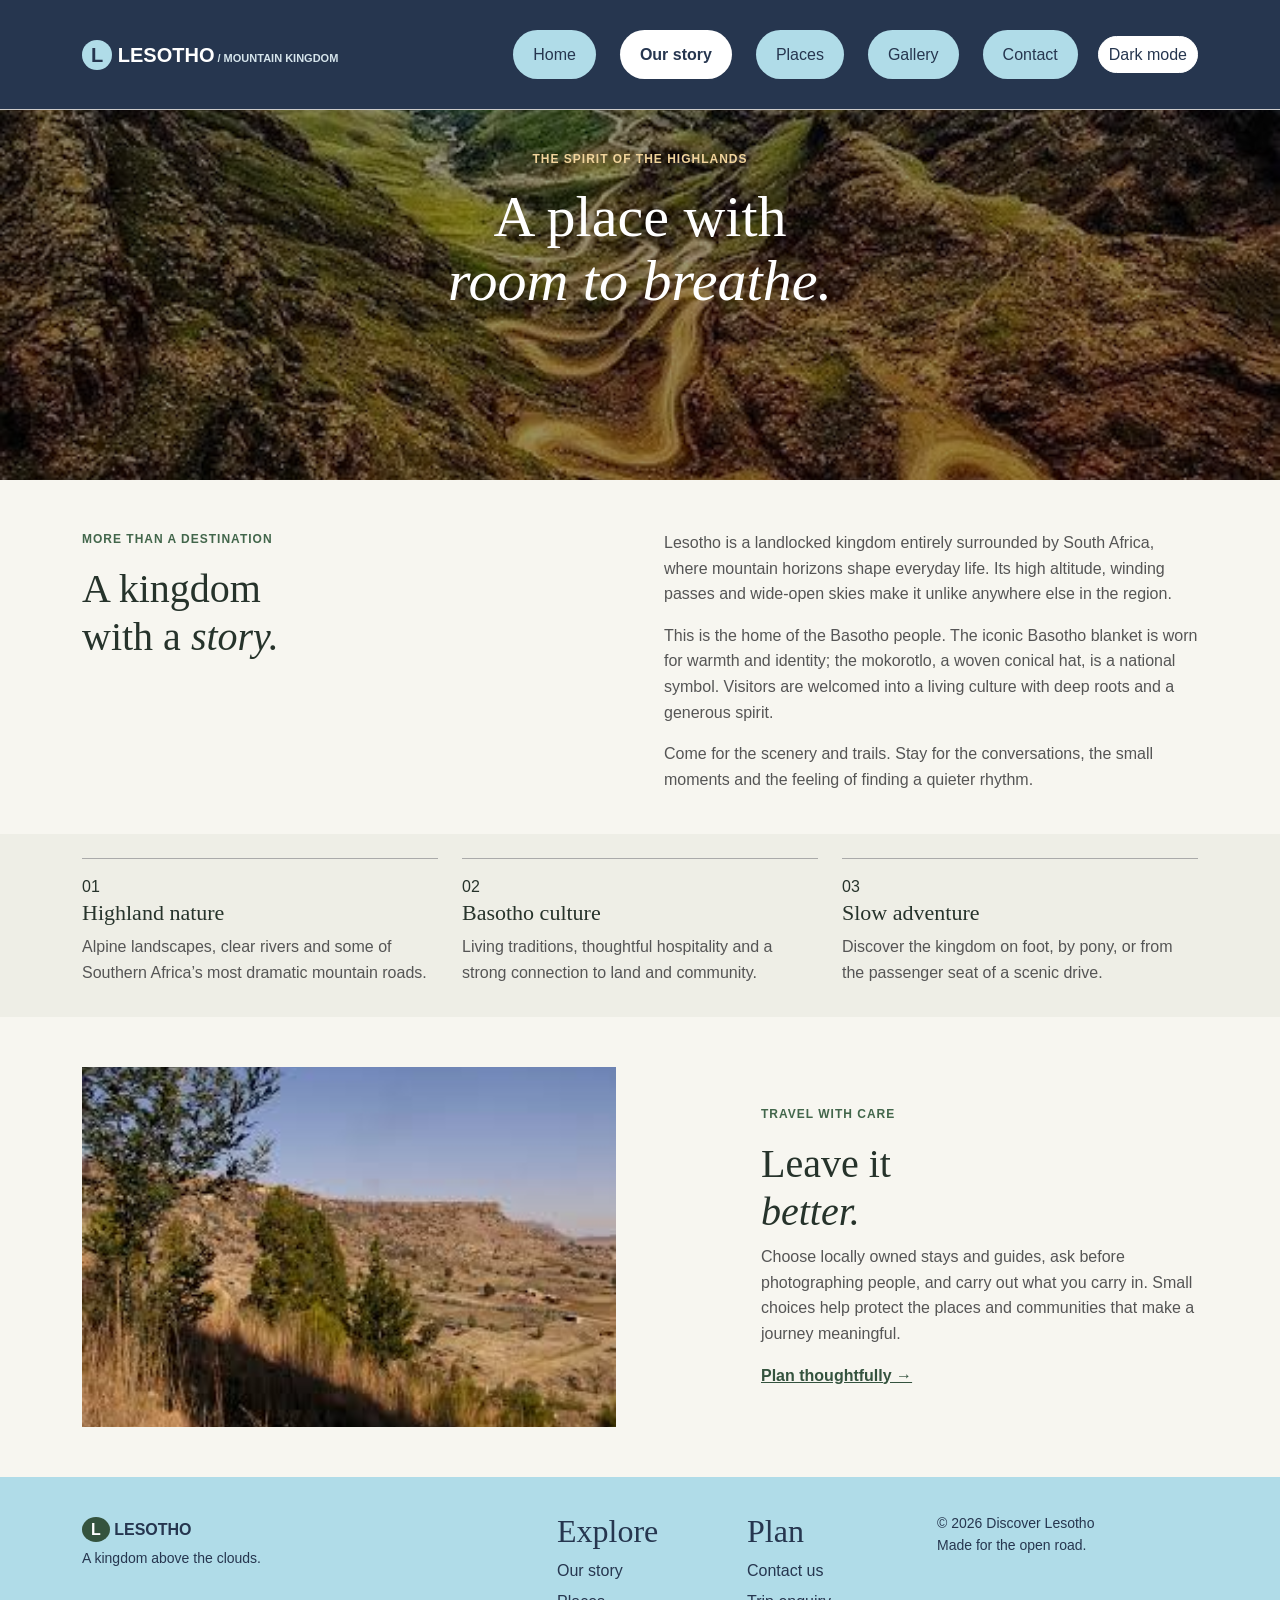
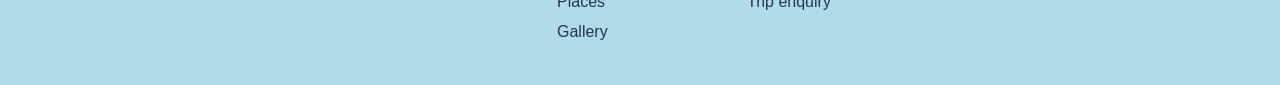
==== commit 71ef69a6: "Label theme toggle and standardize footers" ====
--- a/about.html
+++ b/about.html
@@ -1,6 +1,6 @@
 <!DOCTYPE html><html lang="en"><head><meta charset="utf-8"><meta name="viewport" content="width=device-width, initial-scale=1"><meta name="description" content="Learn about Lesotho, the Mountain Kingdom, its Basotho culture and highland landscape."><title>Our Story | Discover Lesotho</title><link href="https://cdn.jsdelivr.net/npm/bootstrap@5.3.3/dist/css/bootstrap.min.css" rel="stylesheet"><link href="assets/css/basic.css" rel="stylesheet"></head><body><a class="skip-link" href="#main">Skip to content</a><header>
-  <nav class="navbar navbar-expand-lg fixed-top site-nav" aria-label="Main navigation"><div class="container"><a class="navbar-brand" href="index.html"><span class="brand-mark">L</span> LESOTHO<span class="brand-light"> / MOUNTAIN KINGDOM</span></a><button class="navbar-toggler" type="button" data-bs-toggle="collapse" data-bs-target="#navMenu" aria-controls="navMenu" aria-expanded="false" aria-label="Toggle navigation"><span class="navbar-toggler-icon"></span></button><div class="collapse navbar-collapse" id="navMenu"><ul class="navbar-nav ms-auto align-items-lg-center gap-lg-3"><li class="nav-item"><a class="nav-link" href="index.html">Home</a></li><li class="nav-item"><a class="nav-link active" href="about.html">Our story</a></li><li class="nav-item"><a class="nav-link" href="destinations.html">Places</a></li><li class="nav-item"><a class="nav-link" href="gallery.html">Gallery</a></li><li class="nav-item"><a class="nav-link" href="contact.html">Contact</a></li><li class="nav-item"><button class="theme-toggle" type="button" aria-label="Switch to dark mode">◐</button></li></ul></div></div></nav>
-</header><main id="main"><section class="page-hero about-hero"><div class="hero-shade"></div><div class="container page-hero-content"><p class="eyebrow">The spirit of the highlands</p><h1>A place with<br><em>room to breathe.</em></h1></div></section><section class="section-pad"><div class="container"><div class="row g-5"><div class="col-lg-5"><p class="eyebrow eyebrow-dark">More than a destination</p><h2 class="display-title">A kingdom<br>with a <em>story.</em></h2></div><div class="col-lg-6 ms-lg-auto body-copy"><p>Lesotho is a landlocked kingdom entirely surrounded by South Africa, where mountain horizons shape everyday life. Its high altitude, winding passes and wide-open skies make it unlike anywhere else in the region.</p><p>This is the home of the Basotho people. The iconic Basotho blanket is worn for warmth and identity; the mokorotlo, a woven conical hat, is a national symbol. Visitors are welcomed into a living culture with deep roots and a generous spirit.</p><p>Come for the scenery and trails. Stay for the conversations, the small moments and the feeling of finding a quieter rhythm.</p></div></div></div></section><section class="values-band"><div class="container"><div class="row g-4"><div class="col-md-4"><article class="value-card"><span>01</span><h3>Highland nature</h3><p>Alpine landscapes, clear rivers and some of Southern Africa’s most dramatic mountain roads.</p></article></div><div class="col-md-4"><article class="value-card"><span>02</span><h3>Basotho culture</h3><p>Living traditions, thoughtful hospitality and a strong connection to land and community.</p></article></div><div class="col-md-4"><article class="value-card"><span>03</span><h3>Slow adventure</h3><p>Discover the kingdom on foot, by pony, or from the passenger seat of a scenic drive.</p></article></div></div></div></section><section class="section-pad"><div class="container"><div class="row align-items-center g-5"><div class="col-lg-6"><img class="journal-image" src="assets/thaba%20bosiu.jfif" alt="The landscape around Thaba Bosiu"></div><div class="col-lg-5 ms-lg-auto"><p class="eyebrow eyebrow-dark">Travel with care</p><h2 class="display-title">Leave it<br><em>better.</em></h2><p class="body-copy">Choose locally owned stays and guides, ask before photographing people, and carry out what you carry in. Small choices help protect the places and communities that make a journey meaningful.</p><a class="text-link" href="contact.html">Plan thoughtfully →</a></div></div></div></section></main><footer class="site-footer"><div class="container"><div class="row gy-4"><div class="col-md-5"><a class="navbar-brand footer-brand" href="index.html"><span class="brand-mark">L</span> LESOTHO</a><p class="footer-tag">A kingdom above the clouds.</p></div><div class="col-6 col-md-2"><h2>Explore</h2><a href="about.html">Our story</a><a href="destinations.html">Places</a><a href="gallery.html">Gallery</a></div><div class="col-6 col-md-2"><h2>Plan</h2><a href="contact.html">Contact us</a><a href="contact.html#booking">Trip enquiry</a></div><div class="col-md-3 footer-bottom">© <span data-year></span> Discover Lesotho<br>Made for the open road.</div></div></div></footer><script src="https://cdn.jsdelivr.net/npm/bootstrap@5.3.3/dist/js/bootstrap.bundle.min.js"></script><script src="assets/js/main.js"></script></body></html>
+  <nav class="navbar navbar-expand-lg fixed-top site-nav" aria-label="Main navigation"><div class="container"><a class="navbar-brand" href="index.html"><span class="brand-mark">L</span> LESOTHO<span class="brand-light"> / MOUNTAIN KINGDOM</span></a><button class="navbar-toggler" type="button" data-bs-toggle="collapse" data-bs-target="#navMenu" aria-controls="navMenu" aria-expanded="false" aria-label="Toggle navigation"><span class="navbar-toggler-icon"></span></button><div class="collapse navbar-collapse" id="navMenu"><ul class="navbar-nav ms-auto align-items-lg-center gap-lg-3"><li class="nav-item"><a class="nav-link" href="index.html">Home</a></li><li class="nav-item"><a class="nav-link active" href="about.html">Our story</a></li><li class="nav-item"><a class="nav-link" href="destinations.html">Places</a></li><li class="nav-item"><a class="nav-link" href="gallery.html">Gallery</a></li><li class="nav-item"><a class="nav-link" href="contact.html">Contact</a></li><li class="nav-item"><button class="theme-toggle" type="button" aria-label="Switch to dark mode">Dark mode</button></li></ul></div></div></nav>
+</header><main id="main"><section class="page-hero about-hero"><div class="hero-shade"></div><div class="container page-hero-content"><p class="eyebrow">The spirit of the highlands</p><h1>A place with<br><em>room to breathe.</em></h1></div></section><section class="section-pad"><div class="container"><div class="row g-5"><div class="col-lg-5"><p class="eyebrow eyebrow-dark">More than a destination</p><h2 class="display-title">A kingdom<br>with a <em>story.</em></h2></div><div class="col-lg-6 ms-lg-auto body-copy"><p>Lesotho is a landlocked kingdom entirely surrounded by South Africa, where mountain horizons shape everyday life. Its high altitude, winding passes and wide-open skies make it unlike anywhere else in the region.</p><p>This is the home of the Basotho people. The iconic Basotho blanket is worn for warmth and identity; the mokorotlo, a woven conical hat, is a national symbol. Visitors are welcomed into a living culture with deep roots and a generous spirit.</p><p>Come for the scenery and trails. Stay for the conversations, the small moments and the feeling of finding a quieter rhythm.</p></div></div></div></section><section class="values-band"><div class="container"><div class="row g-4"><div class="col-md-4"><article class="value-card"><span>01</span><h3>Highland nature</h3><p>Alpine landscapes, clear rivers and some of Southern Africa’s most dramatic mountain roads.</p></article></div><div class="col-md-4"><article class="value-card"><span>02</span><h3>Basotho culture</h3><p>Living traditions, thoughtful hospitality and a strong connection to land and community.</p></article></div><div class="col-md-4"><article class="value-card"><span>03</span><h3>Slow adventure</h3><p>Discover the kingdom on foot, by pony, or from the passenger seat of a scenic drive.</p></article></div></div></div></section><section class="section-pad"><div class="container"><div class="row align-items-center g-5"><div class="col-lg-6"><img class="journal-image" src="assets/thaba%20bosiu.jfif" alt="The landscape around Thaba Bosiu"></div><div class="col-lg-5 ms-lg-auto"><p class="eyebrow eyebrow-dark">Travel with care</p><h2 class="display-title">Leave it<br><em>better.</em></h2><p class="body-copy">Choose locally owned stays and guides, ask before photographing people, and carry out what you carry in. Small choices help protect the places and communities that make a journey meaningful.</p><a class="text-link" href="contact.html">Plan thoughtfully →</a></div></div></div></section></main><footer class="site-footer"><div class="container"><div class="row gy-4 align-items-start"><div class="col-md-5"><a class="navbar-brand footer-brand" href="index.html"><span class="brand-mark">L</span> LESOTHO</a><p class="footer-tag">A kingdom above the clouds.</p></div><div class="col-6 col-md-2"><h2>Explore</h2><a href="about.html">Our story</a><a href="destinations.html">Places</a><a href="gallery.html">Gallery</a></div><div class="col-6 col-md-2"><h2>Plan</h2><a href="contact.html">Contact us</a><a href="contact.html#booking">Trip enquiry</a></div><div class="col-md-3 footer-bottom">© <span data-year></span> Discover Lesotho<br>Made for the open road.</div></div></div></footer><script src="https://cdn.jsdelivr.net/npm/bootstrap@5.3.3/dist/js/bootstrap.bundle.min.js"></script><script src="assets/js/main.js"></script></body></html>
 
 
 
@@ -8,3 +8,4 @@
 
 
 
+
--- a/assets/css/basic.css
+++ b/assets/css/basic.css
@@ -109,10 +109,10 @@
 .dark-mode .nav-link, .dark-mode .text-link, .dark-mode .eyebrow-dark { color: #b7d2b6 !important; }
 .dark-mode .form-control, .dark-mode .form-select { color: white; background: #222b24; }
 
-/* Blue navigation and large scenic banner, based on the reference layout. */
+/* Blue and sky colors with centered sections, based on the reference stylesheet. */
 .site-nav {
-  min-height: 120px;
-  padding: 18px 0;
+  min-height: 110px;
+  padding: 15px 0;
   background-color: #26364f;
 }
 
@@ -131,7 +131,7 @@
 
 .site-nav .nav-link {
   margin: 4px;
-  padding: 14px 23px !important;
+  padding: 12px 20px !important;
   border-radius: 40px;
   background-color: #b0dce8;
   color: #26364f !important;
@@ -144,18 +144,120 @@
 }
 
 .site-nav .theme-toggle {
-  border: 0;
-  border-radius: 4px;
+  border: 1px solid white;
+  border-radius: 20px;
   color: #26364f;
 }
 
 .hero-home {
-  min-height: 760px;
+  min-height: 680px;
   background-position: center 45%;
 }
 
+.hero-home .hero-content {
+  padding-top: 210px;
+  text-align: center;
+}
+
+.hero-home .hero-copy {
+  margin-right: auto;
+  margin-left: auto;
+}
+
+.intro-section {
+  text-align: center;
+  background-color: #f5f5f5;
+}
+
+.intro-section .intro-copy {
+  font-size: 18px;
+}
+
+.place-card,
+.destination-card,
+.service-card,
+.form-panel {
+  overflow: hidden;
+  border-radius: 10px;
+  box-shadow: 0 2px 8px #cccccc;
+}
+
+.place-card img,
+.destination-card img,
+.gallery-tile img {
+  border-radius: 8px;
+}
+
+.site-footer {
+  background-color: #b0dce8;
+  color: #26364f;
+}
+
+.site-footer a,
+.footer-tag,
+.footer-bottom {
+  color: #26364f;
+}
+
+.site-footer h2 {
+  color: #26364f;
+}
+
 .page-hero {
-  min-height: 520px;
+  min-height: 480px;
+  text-align: center;
+}
+
+.page-hero-content {
+  width: 100%;
+}
+
+.home-hero {
+  position: relative;
+  margin-top: 110px;
+}
+
+.home-hero img {
+  display: block;
+  width: 100%;
+  height: 520px;
+  object-fit: cover;
+  filter: brightness(65%);
+}
+
+.home-hero-text {
+  position: absolute;
+  top: 50%;
+  left: 0;
+  width: 100%;
+  padding: 15px;
+  color: white;
+  text-align: center;
+}
+
+.home-hero-text h1 {
+  font-size: 48px;
+}
+
+.home-hero-text p {
+  font-size: 22px;
+}
+
+.home-welcome {
+  padding: 55px 15px;
+  background-color: #f5f5f5;
+  text-align: center;
+}
+
+.home-welcome p {
+  max-width: 900px;
+  margin: 18px auto;
+  font-size: 18px;
+}
+
+.site-footer p {
+  margin-bottom: 5px;
+  color: #26364f;
 }
 
 @media (max-width: 991px) {
@@ -166,7 +268,13 @@
 
 @media (max-width: 768px) {
   .hero-home { min-height: 560px; }
+  .hero-home .hero-content { padding-top: 170px; }
   .page-hero { min-height: 400px; }
+  .site-footer { color: #26364f; }
+  .home-hero { margin-top: 70px; }
+  .home-hero img { height: 380px; }
+  .home-hero-text h1 { font-size: 34px; }
+  .home-hero-text p { font-size: 18px; }
 }
 
 @media (max-width: 768px) {
